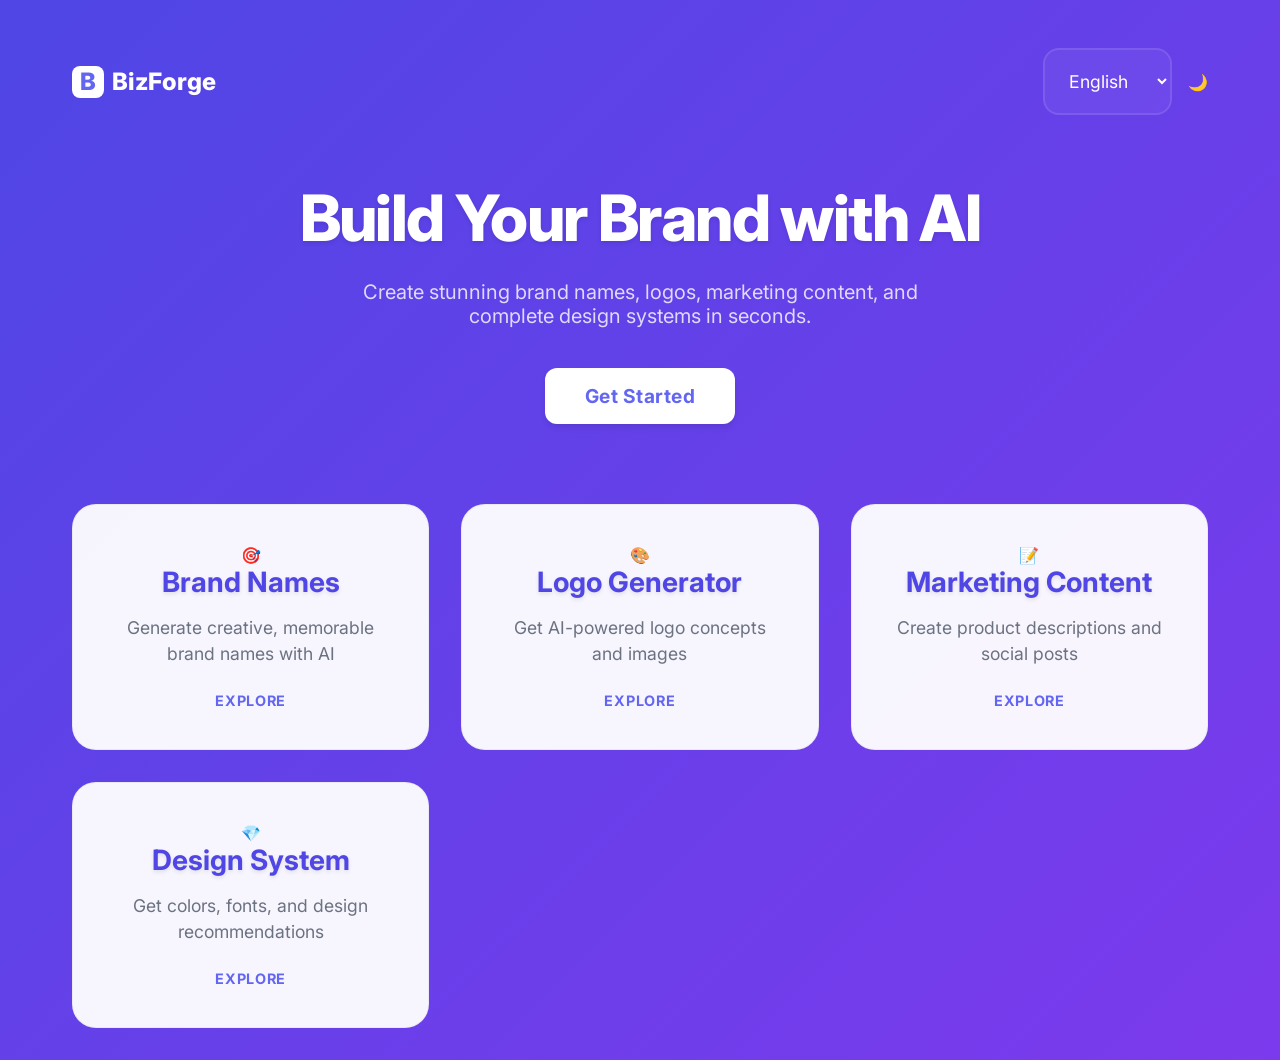
==== frontend/index.html @ fa81b493 "BizForge Ai Refining" ====
<!DOCTYPE html>
<html lang="en">

<head>
    <meta charset="UTF-8">
    <meta name="viewport" content="width=device-width, initial-scale=1.0">
    <title>BizForge AI - Build Your Brand</title>
    <link rel="stylesheet" href="static/style.css">
    <link rel="preconnect" href="https://fonts.googleapis.com">
    <link rel="preconnect" href="https://fonts.gstatic.com" crossorigin>
    <link href="https://fonts.googleapis.com/css2?family=Inter:wght@400;500;600;700;800&display=swap" rel="stylesheet">
</head>

<body>
    <div class="container">
        <header>
            <a href="index.html" class="logo">
                <div class="logo-icon">B</div>
                BizForge
            </a>
            <div class="nav-actions">
                <select id="langSelect" onchange="setLanguage(this.value)">
                    <option value="en">English</option>
                    <option value="es">Español</option>
                </select>
                <div class="theme-toggle">🌙</div>
            </div>
        </header>

        <section class="hero">
            <h1 data-i18n="title">Build Your Brand with AI</h1>
            <p>Create stunning brand names, logos, marketing content, and complete design systems in seconds.</p>
            <a href="branding.html" class="btn-primary" data-i18n="get_started">Get Started →</a>
        </section>

        <section class="feature-grid">
            <a href="branding.html?tab=brand" class="feature-card">
                <div class="icon">🎯</div>
                <h3 data-i18n="brand_names">Brand Names</h3>
                <p>Generate creative, memorable brand names with AI</p>
                <span class="explore" data-i18n="explore">Explore →</span>
            </a>
            <a href="branding.html?tab=logo" class="feature-card">
                <div class="icon">🎨</div>
                <h3 data-i18n="logo_generator">Logo Generator</h3>
                <p>Get AI-powered logo concepts and images</p>
                <span class="explore" data-i18n="explore">Explore →</span>
            </a>
            <a href="branding.html?tab=content" class="feature-card">
                <div class="icon">📝</div>
                <h3 data-i18n="marketing_content">Marketing Content</h3>
                <p>Create product descriptions and social posts</p>
                <span class="explore" data-i18n="explore">Explore →</span>
            </a>
            <a href="branding.html?tab=design" class="feature-card">
                <div class="icon">💎</div>
                <h3 data-i18n="design_system">Design System</h3>
                <p>Get colors, fonts, and design recommendations</p>
                <span class="explore" data-i18n="explore">Explore →</span>
            </a>
        </section>
    </div>
    <script src="static/i18n.js"></script>
</body>

</html>
---- frontend/static/style.css ----
:root {
    --primary: #6366f1;
    --primary-dark: #4f46e5;
    --secondary: #a855f7;
    --accent: #f59e0b;
    --bg-gradient: linear-gradient(135deg, #4f46e5 0%, #7c3aed 100%);
    --card-bg: rgba(255, 255, 255, 0.95);
    --text-main: #1f2937;
    --text-muted: #6b7280;
    --glass: rgba(255, 255, 255, 0.1);
}

* {
    margin: 0;
    padding: 0;
    box-sizing: border-box;
    font-family: 'Inter', system-ui, -apple-system, sans-serif;
}

body {
    background: var(--bg-gradient);
    min-height: 100vh;
    color: white;
}

.container {
    max-width: 1200px;
    margin: 0 auto;
    padding: 2rem;
}

header {
    display: flex;
    justify-content: space-between;
    align-items: center;
    padding: 1rem 0;
    margin-bottom: 3rem;
}

.logo {
    display: flex;
    align-items: center;
    gap: 0.5rem;
    font-size: 1.5rem;
    font-weight: 800;
    color: white;
    text-decoration: none;
}

.logo-icon {
    width: 32px;
    height: 32px;
    background: white;
    border-radius: 8px;
    display: flex;
    align-items: center;
    justify-content: center;
    color: var(--primary);
}

.nav-actions {
    display: flex;
    gap: 1rem;
    align-items: center;
}

select {
    background: var(--glass);
    border: 1px solid rgba(255, 255, 255, 0.2);
    color: white;
    padding: 0.5rem;
    border-radius: 6px;
    cursor: pointer;
}

/* Hero Section */
.hero {
    text-align: center;
    margin-bottom: 5rem;
}

.hero h1 {
    font-size: 4rem;
    font-weight: 800;
    margin-bottom: 1.5rem;
    letter-spacing: -0.025em;
}

.hero p {
    font-size: 1.25rem;
    color: rgba(255, 255, 255, 0.8);
    max-width: 600px;
    margin: 0 auto 2.5rem;
}

.btn-primary {
    background: white;
    color: var(--primary);
    padding: 1rem 2.5rem;
    border-radius: 12px;
    font-weight: 700;
    text-decoration: none;
    transition: all 0.2s cubic-bezier(0.4, 0, 0.2, 1);
    display: inline-block;
    border: none;
    cursor: pointer;
}

.btn-primary:hover {
    transform: translateY(-2px);
    box-shadow: 0 10px 15px -3px rgba(0, 0, 0, 0.1);
    background: #f8fafc;
}

/* Grid Section */
.feature-grid {
    display: grid;
    grid-template-columns: repeat(auto-fit, minmax(280px, 1fr));
    gap: 2rem;
}

.feature-card {
    background: var(--card-bg);
    padding: 2.5rem;
    border-radius: 24px;
    color: var(--text-main);
    transition: all 0.3s cubic-bezier(0.4, 0, 0.2, 1);
    text-decoration: none;
    display: flex;
    flex-direction: column;
    align-items: center;
    text-align: center;
    position: relative;
    overflow: hidden;
    border: 1px solid rgba(0, 0, 0, 0.05);
}

.feature-card:hover {
    transform: translateY(-8px);
    box-shadow: 0 25px 50px -12px rgba(0, 0, 0, 0.25);
}

.feature-card i {
    font-size: 3rem;
    margin-bottom: 1.5rem;
}

.feature-card h3 {
    margin-bottom: 1rem;
    font-size: 1.75rem;
    font-weight: 700;
    color: var(--primary-dark);
}

.feature-card p {
    color: var(--text-muted);
    font-size: 1.1rem;
    line-height: 1.5;
    margin-bottom: 1.5rem;
}

.feature-card .explore {
    color: var(--primary);
    font-weight: 700;
    letter-spacing: 0.05em;
    display: flex;
    align-items: center;
    gap: 0.5rem;
    text-transform: uppercase;
    font-size: 0.9rem;
}

/* Branding Interface */
.dashboard-container {
    background: rgba(255, 255, 255, 0.08);
    backdrop-filter: blur(20px);
    -webkit-backdrop-filter: blur(20px);
    border-radius: 40px;
    padding: 3.5rem;
    border: 1px solid rgba(255, 255, 255, 0.15);
    box-shadow: 0 10px 15px -3px rgba(0, 0, 0, 0.1);
}

.tabs {
    display: flex;
    gap: 1.5rem;
    margin-bottom: 3.5rem;
    border-bottom: 2px solid rgba(255, 255, 255, 0.1);
    padding-bottom: 1rem;
}

.tab {
    padding: 1rem 2rem;
    color: rgba(255, 255, 255, 0.7);
    cursor: pointer;
    border-radius: 12px;
    transition: all 0.3s;
    font-weight: 600;
    font-size: 1.1rem;
}

.tab.active {
    background: white;
    color: var(--primary-dark);
    box-shadow: 0 4px 6px -1px rgba(0, 0, 0, 0.1);
}

.form-group {
    margin-bottom: 2rem;
}

.form-group label {
    display: block;
    margin-bottom: 0.75rem;
    font-weight: 600;
    font-size: 1.1rem;
    color: rgba(255, 255, 255, 0.9);
}

input,
select,
textarea {
    width: 100%;
    padding: 1.25rem;
    border-radius: 16px;
    border: 2px solid rgba(255, 255, 255, 0.1);
    background: rgba(255, 255, 255, 0.05);
    color: white;
    font-size: 1.1rem;
    transition: all 0.2s;
}

input:focus {
    outline: none;
    border-color: white;
    background: rgba(255, 255, 255, 0.1);
}

.result-area {
    margin-top: 4rem;
    padding-top: 4rem;
    border-top: 2px solid rgba(255, 255, 255, 0.1);
}

/* Custom shadows for better legibility */
h1,
h2,
h3 {
    text-shadow: 0 2px 4px rgba(0, 0, 0, 0.1);
}

.btn-primary {
    font-size: 1.2rem;
    letter-spacing: 0.025em;
    box-shadow: 0 4px 6px -1px rgba(0, 0, 0, 0.1);
}
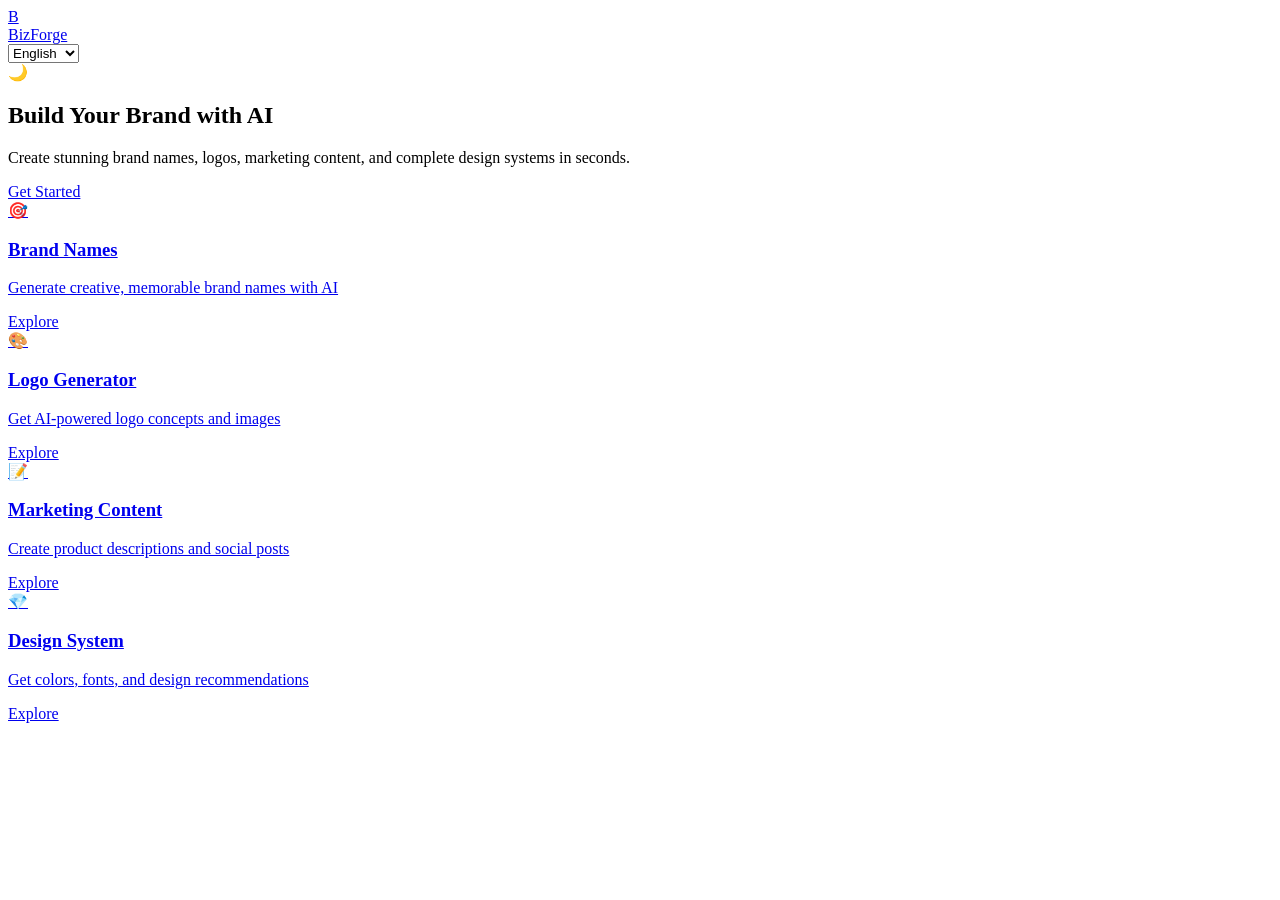
==== commit 61394c5b: "Updated the UI" ====
--- a/frontend/index.html
+++ b/frontend/index.html
@@ -5,7 +5,7 @@
     <meta charset="UTF-8">
     <meta name="viewport" content="width=device-width, initial-scale=1.0">
     <title>BizForge AI - Build Your Brand</title>
-    <link rel="stylesheet" href="static/style.css">
+    <link rel="stylesheet" href="/static/style.css?v=1.4">
     <link rel="preconnect" href="https://fonts.googleapis.com">
     <link rel="preconnect" href="https://fonts.gstatic.com" crossorigin>
     <link href="https://fonts.googleapis.com/css2?family=Inter:wght@400;500;600;700;800&display=swap" rel="stylesheet">
